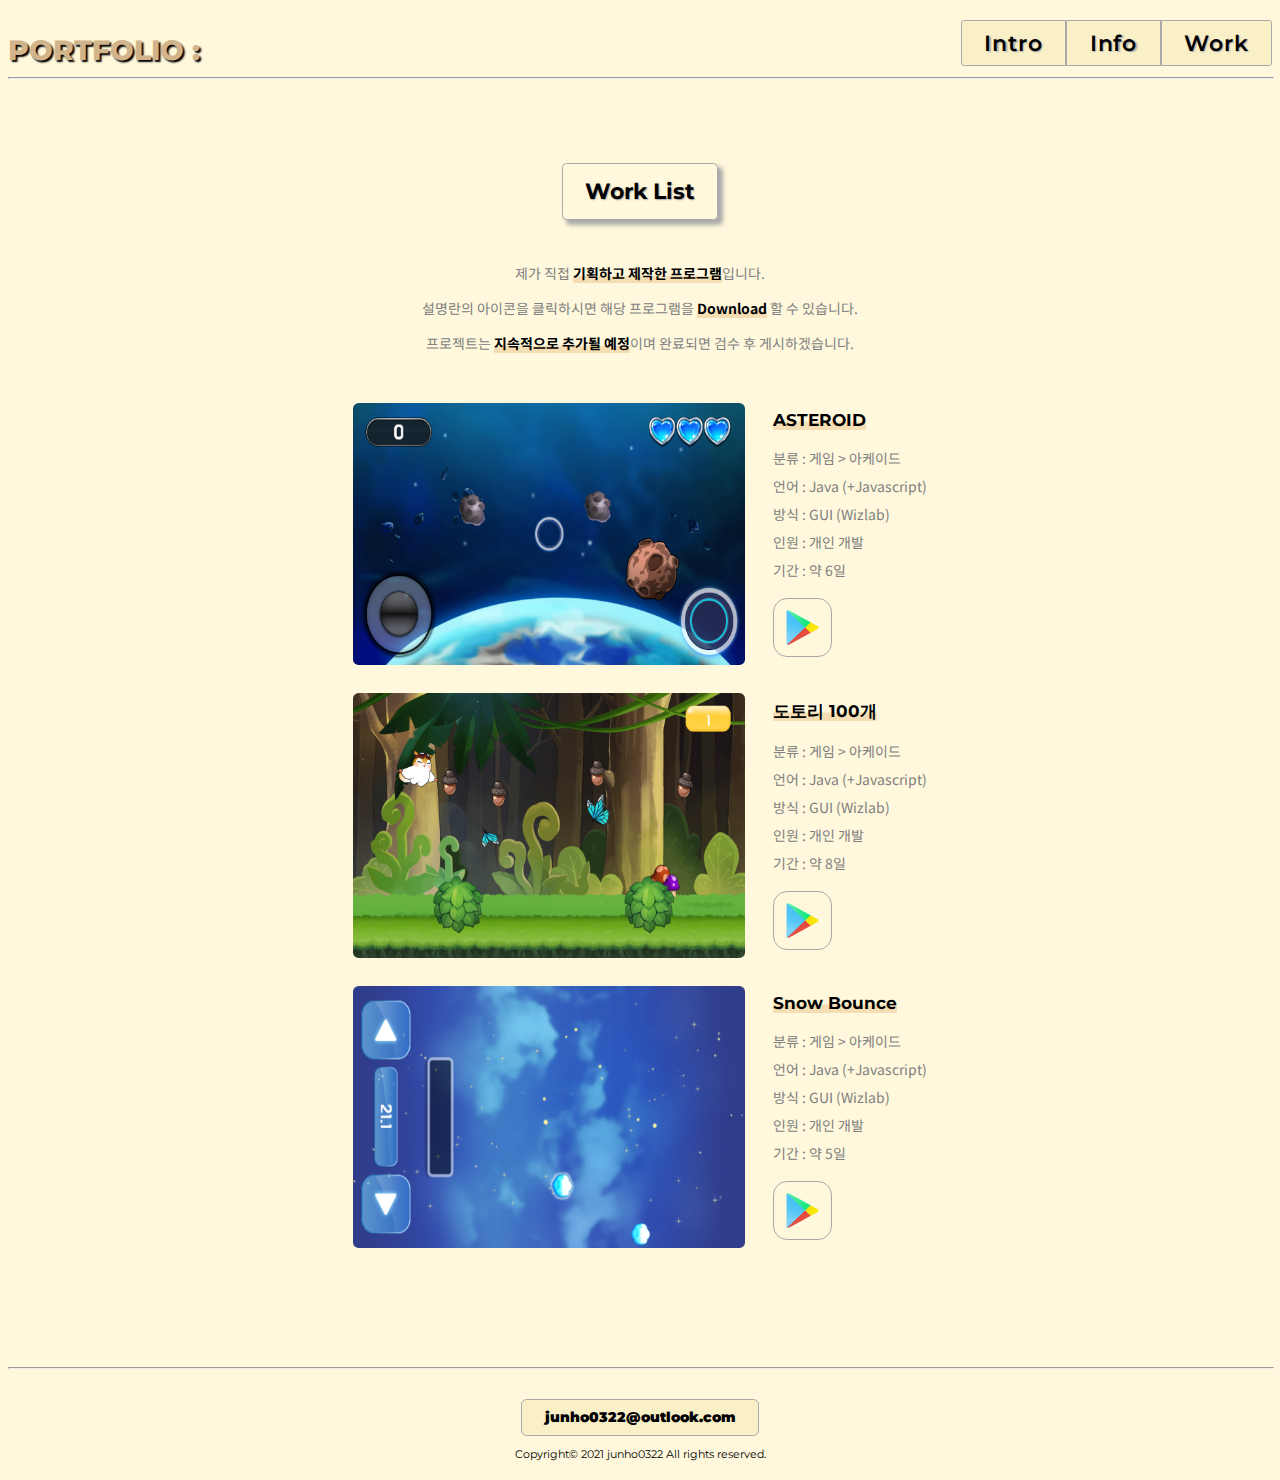
==== work.html @ 2e94d888 "Add files via upload" ====
<!DOCTYPE html>
<html lang="en">
<head>
    <meta charset="UTF-8">
    <meta http-equiv="X-UA-Compatible" content="IE=edge">
    <meta name="viewport" content="width=device-width, initial-scale=1.0">
    <title>PORTFOLIO :</title>
    <link rel="stylesheet" type="text/css" href="style.css">
    <link rel="preconnect" href="https://fonts.gstatic.com">
    <link href="https://fonts.googleapis.com/css2?family=Noto+Sans+KR:wght@100;300;400;500;700;900&display=swap" rel="stylesheet">
    <link rel="preconnect" href="https://fonts.gstatic.com">
    <link href="https://fonts.googleapis.com/css2?family=Montserrat:ital,wght@0,100;0,200;0,300;0,400;0,500;0,600;0,700;0,800;0,900;1,100;1,200;1,300;1,400;1,500;1,600;1,700;1,800;1,900&display=swap"
        rel="stylesheet">
</head>
<body>
    <div class="frame">
        <nav class="navigator">
            <h2 id="site-name">PORTFOLIO :</h2>
            <ul id="nav-menu">
                <li><a href="work.html">Work</a></li>
                <li><a href="info.html">Info</a></li>
                <li><a href="index.html">Intro</a></li>
            </ul>
        </nav>
        <hr width="100%" size="2px">
        <div class="work-main">
            <h2>Work List</h2>
            <p>제가 직접 <span id="high" style="color:black;"><strong>기획하고 제작한 프로그램</strong></span>입니다.<br>
            설명란의 아이콘을 클릭하시면 해당 프로그램을 <span id= "high" style="color:black;"><strong>Download</strong></span> 할 수 있습니다.<br>
            프로젝트는 <span id="high" style="color:black;"><strong>지속적으로 추가될 예정</strong></span>이며
            완료되면 검수 후 게시하겠습니다.<br></p>
        </div>
        <div class="work-list">
            <img src="image/asteroid.png">
            <div id="work-comment">
                <h2><span id="high">ASTEROID</span></h2>
                <p>분류 : 게임 > 아케이드<br>
                언어 : Java (+Javascript)<br>
                방식 : GUI (Wizlab)<br>
                인원 : 개인 개발<br>
                기간 : 약 6일<br>
                <a href="https://play.google.com/store/apps/details?id=io.wizschool.ASTEROID"
                    target="_blank"><img id="work-os" src="image/playstore.png">
                </a></p>
            </div>
        </div>
        <div class="work-list">
            <img src="image/dotori100.png">
            <div id="work-comment">
                <h2><span id="high">도토리 100개</span></h2>
                <p>분류 : 게임 > 아케이드<br>
                언어 : Java (+Javascript)<br> 
                방식 : GUI (Wizlab)<br>
                인원 : 개인 개발<br>
                기간 : 약 8일<br>
                <a href="https://play.google.com/store/apps/details?id=io.wizschool.dotori100"
                    target="_blank"><img id="work-os" src="image/playstore.png">
                </a></p>
            </div>
        </div>
        <div class="work-list">
            <img src="image/snowbounce.png">
            <div id="work-comment">
                <h2><span id="high">Snow Bounce</span></h2>
                <p>분류 : 게임 > 아케이드<br>
                언어 : Java (+Javascript)<br> 
                방식 : GUI (Wizlab)<br>
                인원 : 개인 개발<br>
                기간 : 약 5일<br>
                <a href="https://play.google.com/store/apps/details?id=io.wizschool.SNOWBOUNCE"
                    target="_blank"><img id="work-os" src="image/playstore.png">
                </a></p>
            </div>
        </div>
        <footer class="footer">
            <hr width="100%" size="2px">
            <a id="mail" href="mailto:junho0322@outlook.com"><strong>junho0322@outlook.com</strong></a>
            <p id="copyright" style="color:black;">Copyright© 2021 junho0322 All rights reserved.</p>
        </footer>
    </div>
</body>
</html>
---- style.css ----
/* body section */

@media (min-width: 1025px) {
    body {
        font-family: 'Noto Sans KR', sans-serif;
        background-color: cornsilk;
        font-size: 14px;
        color: gray;
    }
}

@media (min-width: 768px) and (max-width: 1024px) {
    body {
        font-family: 'Noto Sans KR', sans-serif;
        background-color: cornsilk;
        font-size: 13px;
        color: gray;
    }
}

@media (min-width: 481px) and (max-width: 767px) {
    body {
        font-family: 'Noto Sans KR', sans-serif;
        background-color: cornsilk;
        font-size: 10.2px;
        color: gray;
    }
}

@media (max-width: 480px) {
    body {
        font-family: 'Noto Sans KR', sans-serif;
        background-color: cornsilk;
        font-size: 9.5px;
        color: gray;
    }
}

/* frame section */

a:link {
    text-decoration: none;
    color: black;
}

#high {
    box-shadow: inset 0 -0.5em 0 wheat;
    transform: none;
}

/* navigator bar */

.navigator {
    font-family: 'Montserrat', sans-serif;
    justify-content: space-between;
    margin-top: 1.4em;
    line-height: 2em;
    display: flex;
}

#site-name {
    text-shadow: 0.06em 0.06em 0.06em black;
    padding: 0.6em 0em 0.2em 0em;
    font-weight: 800;
    font-size: 2em;
    color: tan;
    margin: 0;
}

#nav-menu {
    margin: 0;
}

#nav-menu > li {
    padding: 0.6em 1.6em 0.6em 1.6em;
    border: 0.1em solid darkgray;
    transition: all 0.5s;
    background: rgb(250, 240, 200);
    float: right;
    display: flex;
}

#nav-menu > li > a {
    text-shadow: 0.06em 0.06em 0.06em darkgray;
    letter-spacing: 0.04em;
    font-weight: 600;
    font-size: 1.6em;
    color: black;
}

#nav-menu > li:first-child {
	border-top-right-radius: 0.2em;
	border-bottom-right-radius: 0.2em;
}

#nav-menu > li:last-child {
	border-top-left-radius: 0.2em;
	border-bottom-left-radius: 0.2em;
}

#nav-menu > li:hover {
    border: 0.1em solid black;
    background: tan;
    flex-direction: row;
    color: black;
}

/* intro section */

.intro {
    flex-direction: column;
    align-items: center;
    text-align: center;
    margin-bottom: 4em;
    margin-top: 6em;
    display: flex;
}

.intro-main {
    box-shadow: 0.2em 0.2em 0.2em darkgrey;
    text-shadow: 0.06em 0.06em 0.06em darkgray;
    border: 0.04em solid darkgray;
    padding: 1.2em 2em 1.2em 2em;
    border-radius: 0.2em;
    font-size: 1.8em;
    color: black;
    margin: 0;
}

.intro > img {
    border-radius: 0.6em;
    margin-top: 3em;
    height: auto;
    width: 30em;
}

.intro > p {
    line-height: 250%;
    margin-top: 2em;
    font-size: 1em;
}

.recent-main {
    text-align: center;
    flex-direction: column;
    align-items: center;
    display: flex;
}

.recent-main > h2 {
    box-shadow: 0.2em 0.2em 0.2em darkgrey;
    font-family: 'Montserrat', sans-serif;
    text-shadow: 0.06em 0.06em 0.06em darkgray;
    border: 0.04em solid darkgray;
    padding: 0.6em 1em 0.6em 1em;
    border-radius: 0.2em;
    font-size: 1.6em;
    color: black;
    margin: 0;
}

.recent-img {
    flex-direction: column;
    align-items: center;
    margin-top: 3em;
    display: flex;
}

#recent-large {
    border-radius: 0.6em;
	height: auto;
    width: 38em;
}

#recent-small {
    margin: 0;
    padding: 0;
}

#recent-small > li {
    display: inline-block;
    text-align: center;
    padding: 0em 0.8em 0em 0.8em;
    vertical-align: middle;
}

#recent-small > li > a > img {
    border-radius: 0.6em;
    margin-top: 1em;
    height: auto;
    width: 10em;
}

#recent-small > li > p {
    margin: 0;
}

#recent-small > li > button {
    font-family: 'Montserrat', sans-serif;
    padding: 0.6em 0.6em 0.6em 0.6em;
    border: 0.04em solid darkgray;
    border-radius: 0.6em;
    margin: 0;
    font-size: 1em;
    background: none;
    cursor: pointer;
    font-weight: 600;
    transition: all 0.5s;
}

#recent-small > li > button:hover {
    border: 0.04em solid black;
    background: wheat;
}

/* info section */

.info-main {
    flex-direction: column;
    align-items: center;
    text-align: center;
    margin-top: 6em;
    display: flex;
}

.info-main > h2 {
    box-shadow: 0.2em 0.2em 0.2em darkgrey;
    font-family: 'Montserrat', sans-serif;
    text-shadow: 0.06em 0.06em 0.06em darkgray;
    border: 0.04em solid darkgray;
    padding: 0.6em 1em 0.6em 1em;
    border-radius: 0.2em;
    font-size: 1.6em;
    margin: 0;
    color: black;
}
 
.info-profile {
    justify-content: center;
    flex-direction: row;
    margin: 3em 0em 4em 0em;
    display: flex;
}

.info-profile > img {
    margin-right: 2em;
    border-radius: 0.4em;
    height: auto;
    width: 20em;
}

#info-comment > h2 {
    font-family: 'Montserrat', sans-serif;
    text-shadow: 0.06em 0.06em 0.06em darkgray;
    font-size: 1.6em;
    color: black;
    margin: 0;
}

#info-comment > p {
    margin: 1.4em 0em 3em 0em;
    line-height: 200%;
    font-size: 1em;
}

.contents-main {
    flex-direction: column;
    align-items: center;
    text-align: center;
    display: flex;
}

.contents-main > h2 {
    box-shadow: 0.2em 0.2em 0.2em darkgrey;
    font-family: 'Montserrat', sans-serif;
    text-shadow: 0.06em 0.06em 0.06em darkgray;
    border: 0.04em solid darkgray;
    padding: 0.6em 1em 0.6em 1em;
    border-radius: 0.2em;
    font-size: 1.6em;
    margin-top: 1em;
    color: black;
}

.contents-list {
    justify-content: center;
    text-align: center;
    display: flex;
}

#contents-icon {
    font-family: 'Montserrat', sans-serif;
    color: darkgray;
    font-weight: 600;
    margin: 1em 1.6em;
    font-size: 1em;
}

#contents-icon > img {
    height: auto;
    width: 5em;
}

/* work section */

.work-main {
    margin: 6em 0em 3em 0em;
    flex-direction: column;
    align-items: center;
    text-align: center;
    display: flex;
}

.work-main > h2 {
    box-shadow: 0.2em 0.2em 0.2em darkgrey;
    font-family: 'Montserrat', sans-serif;
    text-shadow: 0.06em 0.06em 0.06em darkgray;
    border: 0.04em solid darkgray;
    padding: 0.6em 1em 0.6em 1em;
    border-radius: 0.2em;
    font-size: 1.6em;
    color: black;
    margin: 0;
}

.work-main > p {
    line-height: 250%;
    margin-top: 2.6em;
    margin-bottom: 0;
    font-size: 1em;
}

.work-list {
    justify-content: center;
    margin-top: 2em;
    display: flex;
}

.work-list > img {
    border-radius: 0.4em;
    margin-right: 2em;
    height: auto;
    width: 28em;
}

#work-comment > h2 {
    font-family: 'Montserrat', sans-serif;
    margin-top: 0.4em;
    font-size: 1.2em;
    color: black;
}

#work-comment > p {
    line-height: 200%;
    font-size: 1em;
    margin: 0;
}

#work-os {
    border: 0.04em solid darkgray;
    transition: all 0.5s;
    padding: 0.8em 0.8em 0.8em 0.8em;
    border-radius: 1em;
    margin-top: 1em;
    width: 2.5em;
}

#work-os:hover {
    border: 0.04em solid black;
    background: wheat;
}

/* footer section */

.footer {
    font-family: 'Montserrat', sans-serif;
    flex-direction: column;
    align-items: center;
    margin-top: 8em;
    display: flex;
}

#mail {
    font-family: 'Montserrat', sans-serif;
    background: rgb(250, 240, 200);
    padding: 0.6em 1.6em 0.6em 1.6em;
    border: 0.1em solid darkgray;
    border-radius: 0.4em;
    margin-top: 1.6em;
    font-weight: 600;
    transition: all 0.5s;
}
    
#mail:hover {
    background: tan;
    color: black;
    border: 0.1em solid black;
}

#copyright {
    font-family: 'Montserrat', sans-serif;
    font-weight: 400;
    font-size: 0.8em;
}
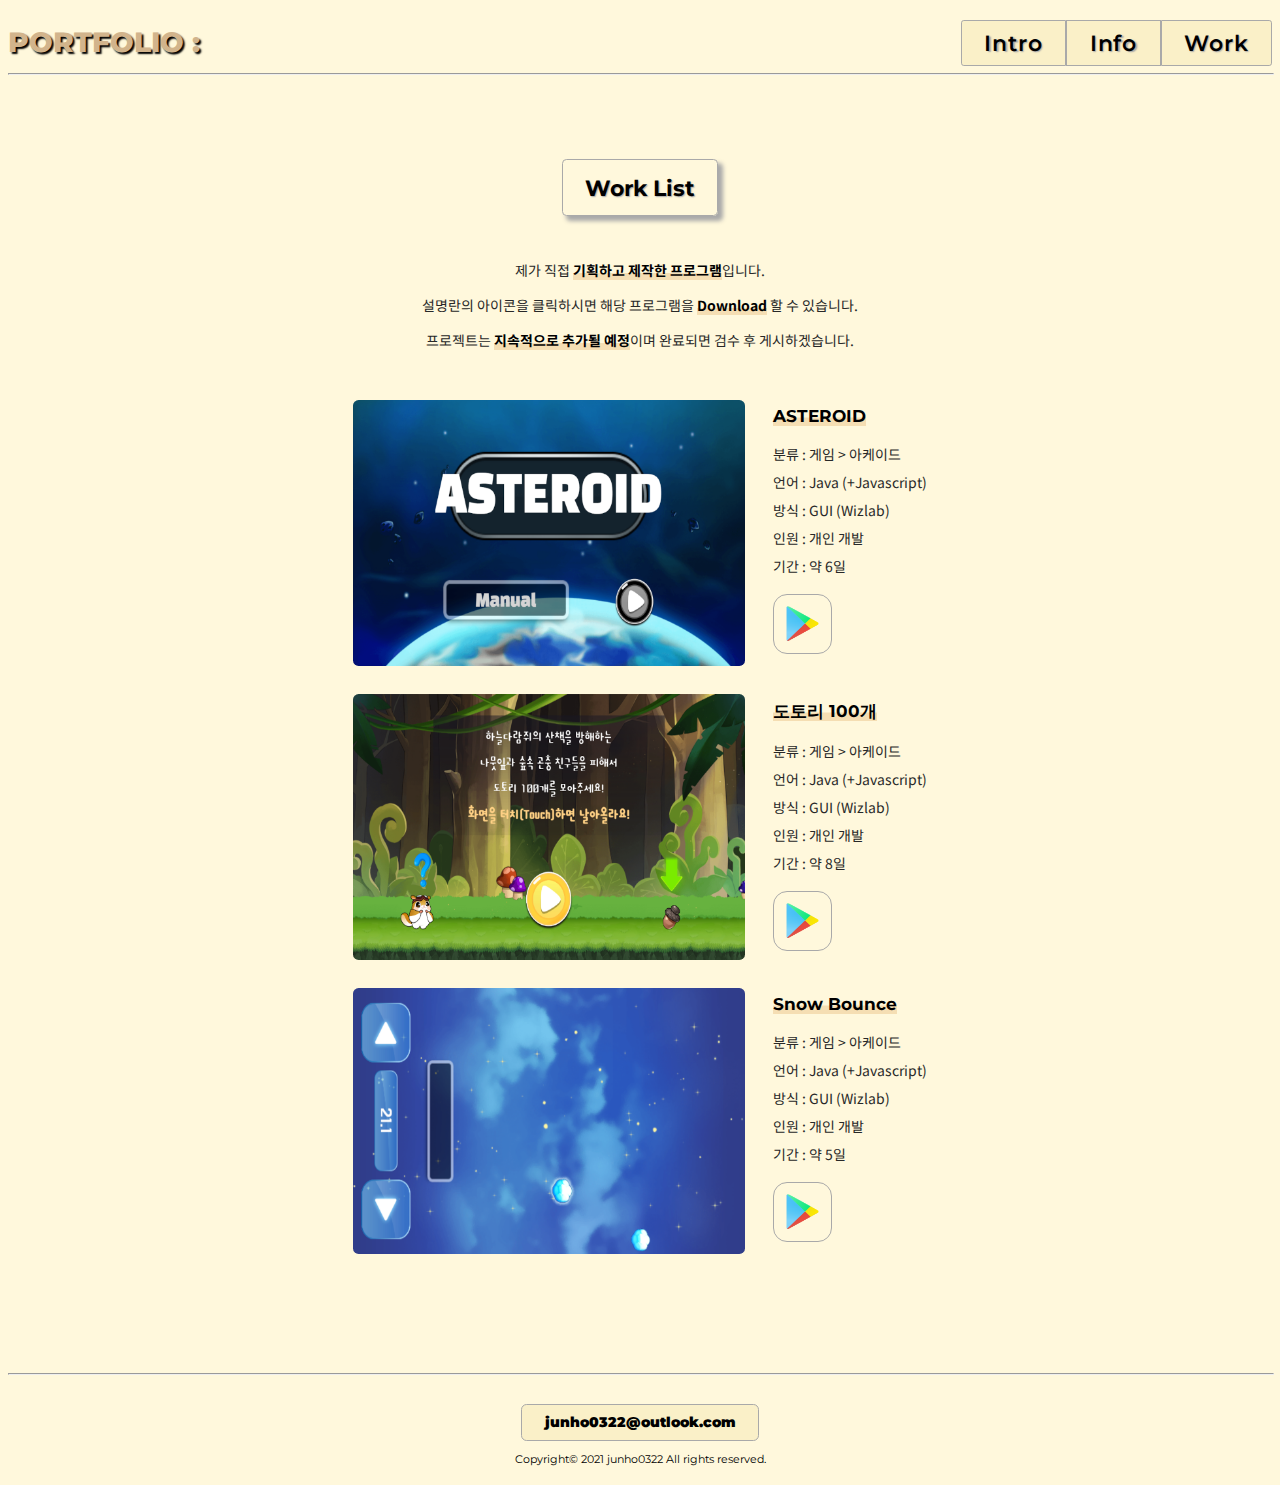
==== commit f0dcb233: "Add files via upload" ====
--- a/work.html
+++ b/work.html
@@ -31,7 +31,7 @@
             완료되면 검수 후 게시하겠습니다.<br></p>
         </div>
         <div class="work-list">
-            <img src="image/asteroid.png">
+            <img src="image/work1-1.png" onmouseover="this.src='image/work1-2.png'" onmouseout="this.src='image/work1-1.png'">
             <div id="work-comment">
                 <h2><span id="high">ASTEROID</span></h2>
                 <p>분류 : 게임 > 아케이드<br>
@@ -45,7 +45,7 @@
             </div>
         </div>
         <div class="work-list">
-            <img src="image/dotori100.png">
+            <img src="image/work2-1.png" onmouseover="this.src='image/work2-2.png'" onmouseout="this.src='image/work2-1.png'">
             <div id="work-comment">
                 <h2><span id="high">도토리 100개</span></h2>
                 <p>분류 : 게임 > 아케이드<br>
@@ -59,7 +59,7 @@
             </div>
         </div>
         <div class="work-list">
-            <img src="image/snowbounce.png">
+            <img src="image/work3-1.png" onmouseover="this.src='image/work3-2.png'" onmouseout="this.src='image/work3-1.png'">
             <div id="work-comment">
                 <h2><span id="high">Snow Bounce</span></h2>
                 <p>분류 : 게임 > 아케이드<br>
--- a/style.css
+++ b/style.css
@@ -4,8 +4,8 @@
     body {
         font-family: 'Noto Sans KR', sans-serif;
         background-color: cornsilk;
+        color: rgb(40, 40, 40);
         font-size: 14px;
-        color: gray;
     }
 }
 
@@ -13,17 +13,26 @@
     body {
         font-family: 'Noto Sans KR', sans-serif;
         background-color: cornsilk;
+        color: rgb(40, 40, 40);
         font-size: 13px;
-        color: gray;
     }
 }
 
-@media (min-width: 481px) and (max-width: 767px) {
+@media (min-width: 624px) and (max-width: 767px) {
     body {
         font-family: 'Noto Sans KR', sans-serif;
         background-color: cornsilk;
-        font-size: 10.2px;
-        color: gray;
+        color: rgb(40, 40, 40);
+        font-size: 11px;
+    }
+}
+
+@media (min-width: 481px) and (max-width: 623px) {
+    body {
+        font-family: 'Noto Sans KR', sans-serif;
+        background-color: cornsilk;
+        color: rgb(40, 40, 40);
+        font-size: 9px;
     }
 }
 
@@ -31,8 +40,8 @@
     body {
         font-family: 'Noto Sans KR', sans-serif;
         background-color: cornsilk;
-        font-size: 9.5px;
-        color: gray;
+        color: rgb(40, 40, 40);
+        font-size: 8px;
     }
 }
 
@@ -60,7 +69,7 @@
 
 #site-name {
     text-shadow: 0.06em 0.06em 0.06em black;
-    padding: 0.6em 0em 0.2em 0em;
+    padding: 0.3em 0em 0.2em 0em;
     font-weight: 800;
     font-size: 2em;
     color: tan;
@@ -72,12 +81,12 @@
 }
 
 #nav-menu > li {
+    background: rgb(250, 240, 200);
     padding: 0.6em 1.6em 0.6em 1.6em;
     border: 0.1em solid darkgray;
     transition: all 0.5s;
-    background: rgb(250, 240, 200);
+    display: flex;
     float: right;
-    display: flex;
 }
 
 #nav-menu > li > a {
@@ -89,19 +98,19 @@
 }
 
 #nav-menu > li:first-child {
+    border-bottom-right-radius: 0.2em;
 	border-top-right-radius: 0.2em;
-	border-bottom-right-radius: 0.2em;
 }
 
 #nav-menu > li:last-child {
-	border-top-left-radius: 0.2em;
 	border-bottom-left-radius: 0.2em;
+    border-top-left-radius: 0.2em;
 }
 
 #nav-menu > li:hover {
     border: 0.1em solid black;
+    flex-direction: row;
     background: tan;
-    flex-direction: row;
     color: black;
 }
 
@@ -117,8 +126,8 @@
 }
 
 .intro-main {
-    box-shadow: 0.2em 0.2em 0.2em darkgrey;
-    text-shadow: 0.06em 0.06em 0.06em darkgray;
+    text-shadow: 0.06em 0.06em 0.06em darkgray;
+    box-shadow: 0.2em 0.2em 0.2em darkgray;
     border: 0.04em solid darkgray;
     padding: 1.2em 2em 1.2em 2em;
     border-radius: 0.2em;
@@ -130,7 +139,7 @@
 .intro > img {
     border-radius: 0.6em;
     margin-top: 3em;
-    height: auto;
+    height: 24em;
     width: 30em;
 }
 
@@ -141,16 +150,16 @@
 }
 
 .recent-main {
-    text-align: center;
-    flex-direction: column;
-    align-items: center;
+    flex-direction: column;
+    align-items: center;
+    text-align: center;
     display: flex;
 }
 
 .recent-main > h2 {
-    box-shadow: 0.2em 0.2em 0.2em darkgrey;
-    font-family: 'Montserrat', sans-serif;
-    text-shadow: 0.06em 0.06em 0.06em darkgray;
+    text-shadow: 0.06em 0.06em 0.06em darkgray;
+    box-shadow: 0.2em 0.2em 0.2em darkgray;
+    font-family: 'Montserrat', sans-serif;
     border: 0.04em solid darkgray;
     padding: 0.6em 1em 0.6em 1em;
     border-radius: 0.2em;
@@ -168,26 +177,26 @@
 
 #recent-large {
     border-radius: 0.6em;
-	height: auto;
+	height: 26em;
     width: 38em;
 }
 
 #recent-small {
-    margin: 0;
     padding: 0;
+    margin: 0;
 }
 
 #recent-small > li {
+    padding: 0em 0.8em 0em 0.8em;
     display: inline-block;
     text-align: center;
-    padding: 0em 0.8em 0em 0.8em;
     vertical-align: middle;
 }
 
 #recent-small > li > a > img {
     border-radius: 0.6em;
     margin-top: 1em;
-    height: auto;
+    height: 7em;
     width: 10em;
 }
 
@@ -200,12 +209,12 @@
     padding: 0.6em 0.6em 0.6em 0.6em;
     border: 0.04em solid darkgray;
     border-radius: 0.6em;
-    margin: 0;
-    font-size: 1em;
+    transition: all 0.5s;
+    font-weight: 600;
     background: none;
     cursor: pointer;
-    font-weight: 600;
-    transition: all 0.5s;
+    font-size: 1em;
+    margin: 0;
 }
 
 #recent-small > li > button:hover {
@@ -224,34 +233,34 @@
 }
 
 .info-main > h2 {
-    box-shadow: 0.2em 0.2em 0.2em darkgrey;
-    font-family: 'Montserrat', sans-serif;
-    text-shadow: 0.06em 0.06em 0.06em darkgray;
+    text-shadow: 0.06em 0.06em 0.06em darkgray;
+    box-shadow: 0.2em 0.2em 0.2em darkgray;
+    font-family: 'Montserrat', sans-serif;
     border: 0.04em solid darkgray;
     padding: 0.6em 1em 0.6em 1em;
     border-radius: 0.2em;
     font-size: 1.6em;
-    margin: 0;
-    color: black;
+    color: black;
+    margin: 0;
 }
  
 .info-profile {
     justify-content: center;
+    margin: 3em 0em 4em 0em;
     flex-direction: row;
-    margin: 3em 0em 4em 0em;
     display: flex;
 }
 
 .info-profile > img {
+    border-radius: 0.4em;
     margin-right: 2em;
-    border-radius: 0.4em;
-    height: auto;
+    height: 26em;
     width: 20em;
 }
 
 #info-comment > h2 {
-    font-family: 'Montserrat', sans-serif;
-    text-shadow: 0.06em 0.06em 0.06em darkgray;
+    text-shadow: 0.06em 0.06em 0.06em darkgray;
+    font-family: 'Montserrat', sans-serif;
     font-size: 1.6em;
     color: black;
     margin: 0;
@@ -271,9 +280,9 @@
 }
 
 .contents-main > h2 {
-    box-shadow: 0.2em 0.2em 0.2em darkgrey;
-    font-family: 'Montserrat', sans-serif;
-    text-shadow: 0.06em 0.06em 0.06em darkgray;
+    text-shadow: 0.06em 0.06em 0.06em darkgray;
+    box-shadow: 0.2em 0.2em 0.2em darkgray;
+    font-family: 'Montserrat', sans-serif;
     border: 0.04em solid darkgray;
     padding: 0.6em 1em 0.6em 1em;
     border-radius: 0.2em;
@@ -290,14 +299,13 @@
 
 #contents-icon {
     font-family: 'Montserrat', sans-serif;
-    color: darkgray;
+    margin: 1em 1.6em;
     font-weight: 600;
-    margin: 1em 1.6em;
     font-size: 1em;
 }
 
 #contents-icon > img {
-    height: auto;
+    height: 5em;
     width: 5em;
 }
 
@@ -312,9 +320,9 @@
 }
 
 .work-main > h2 {
-    box-shadow: 0.2em 0.2em 0.2em darkgrey;
-    font-family: 'Montserrat', sans-serif;
-    text-shadow: 0.06em 0.06em 0.06em darkgray;
+    text-shadow: 0.06em 0.06em 0.06em darkgray;
+    box-shadow: 0.2em 0.2em 0.2em darkgray;
+    font-family: 'Montserrat', sans-serif;
     border: 0.04em solid darkgray;
     padding: 0.6em 1em 0.6em 1em;
     border-radius: 0.2em;
@@ -339,7 +347,7 @@
 .work-list > img {
     border-radius: 0.4em;
     margin-right: 2em;
-    height: auto;
+    height: 19em;
     width: 28em;
 }
 
@@ -357,9 +365,9 @@
 }
 
 #work-os {
+    padding: 0.8em 0.8em 0.8em 0.8em;
     border: 0.04em solid darkgray;
     transition: all 0.5s;
-    padding: 0.8em 0.8em 0.8em 0.8em;
     border-radius: 1em;
     margin-top: 1em;
     width: 2.5em;
@@ -385,16 +393,16 @@
     background: rgb(250, 240, 200);
     padding: 0.6em 1.6em 0.6em 1.6em;
     border: 0.1em solid darkgray;
+    transition: all 0.5s;
     border-radius: 0.4em;
     margin-top: 1.6em;
     font-weight: 600;
-    transition: all 0.5s;
 }
     
 #mail:hover {
+    border: 0.1em solid black;
     background: tan;
     color: black;
-    border: 0.1em solid black;
 }
 
 #copyright {
